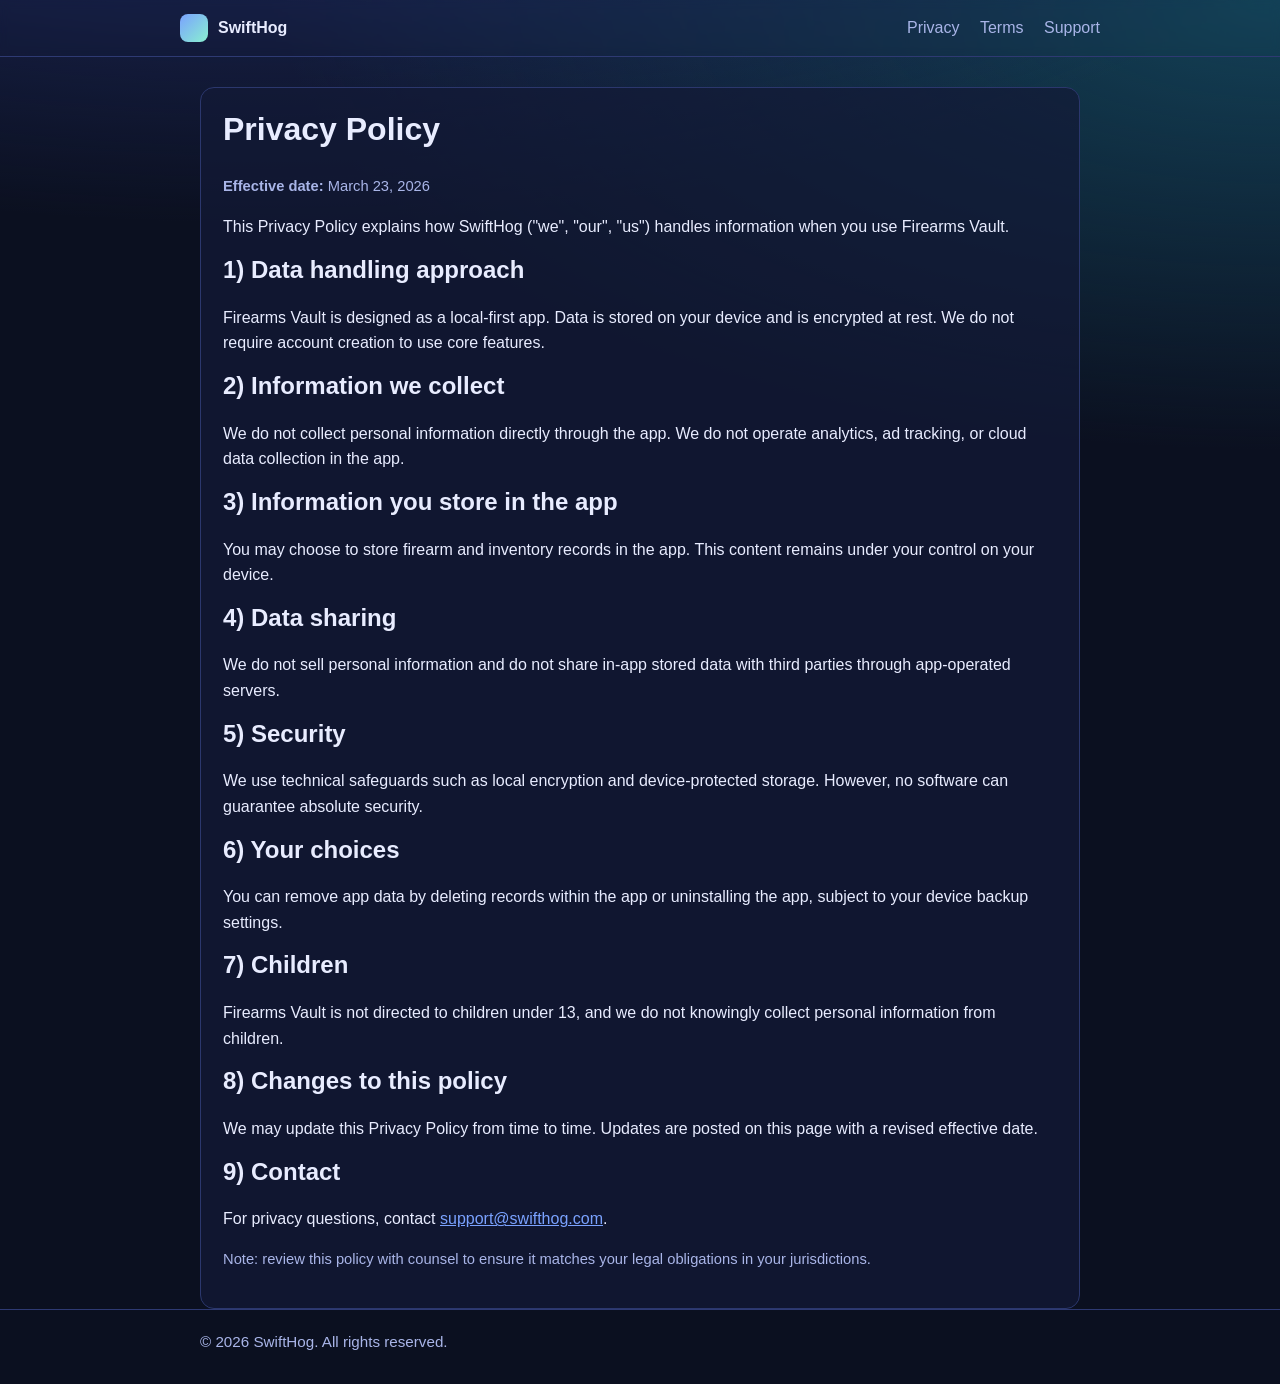
==== privacy/index.html @ f89284c2 "Add GitHub Pages site for app store compliance" ====
<!doctype html>
<html lang="en">
  <head>
    <meta charset="UTF-8" />
    <meta name="viewport" content="width=device-width, initial-scale=1.0" />
    <title>Privacy Policy | SwiftHog</title>
    <meta name="description" content="SwiftHog Privacy Policy for Firearms Vault." />
    <link rel="stylesheet" href="/styles.css" />
  </head>
  <body>
    <header>
      <div class="container topbar">
        <a class="brand" href="/">
          <span class="brand-badge" aria-hidden="true"></span>
          <span>SwiftHog</span>
        </a>
        <nav aria-label="Primary">
          <a href="/privacy/">Privacy</a>
          <a href="/terms/">Terms</a>
          <a href="/support/">Support</a>
        </nav>
      </div>
    </header>

    <main class="container">
      <section class="section">
        <h1>Privacy Policy</h1>
        <p class="small"><strong>Effective date:</strong> March 23, 2026</p>
        <p>
          This Privacy Policy explains how SwiftHog ("we", "our", "us") handles information when
          you use Firearms Vault.
        </p>

        <h2>1) Data handling approach</h2>
        <p>
          Firearms Vault is designed as a local-first app. Data is stored on your device and is
          encrypted at rest. We do not require account creation to use core features.
        </p>

        <h2>2) Information we collect</h2>
        <p>
          We do not collect personal information directly through the app. We do not operate
          analytics, ad tracking, or cloud data collection in the app.
        </p>

        <h2>3) Information you store in the app</h2>
        <p>
          You may choose to store firearm and inventory records in the app. This content remains
          under your control on your device.
        </p>

        <h2>4) Data sharing</h2>
        <p>
          We do not sell personal information and do not share in-app stored data with third
          parties through app-operated servers.
        </p>

        <h2>5) Security</h2>
        <p>
          We use technical safeguards such as local encryption and device-protected storage.
          However, no software can guarantee absolute security.
        </p>

        <h2>6) Your choices</h2>
        <p>
          You can remove app data by deleting records within the app or uninstalling the app,
          subject to your device backup settings.
        </p>

        <h2>7) Children</h2>
        <p>
          Firearms Vault is not directed to children under 13, and we do not knowingly collect
          personal information from children.
        </p>

        <h2>8) Changes to this policy</h2>
        <p>
          We may update this Privacy Policy from time to time. Updates are posted on this page with
          a revised effective date.
        </p>

        <h2>9) Contact</h2>
        <p>
          For privacy questions, contact
          <a href="mailto:support@swifthog.com">support@swifthog.com</a>.
        </p>

        <p class="small">
          Note: review this policy with counsel to ensure it matches your legal obligations in your
          jurisdictions.
        </p>
      </section>
    </main>

    <footer>
      <div class="container">
        <div>© <span id="year"></span> SwiftHog. All rights reserved.</div>
      </div>
    </footer>

    <script>
      document.getElementById("year").textContent = new Date().getFullYear();
    </script>
  </body>
</html>
---- styles.css ----
:root {
  --bg: #0b1020;
  --surface: #121936;
  --surface-2: #1a2550;
  --text: #e8ecff;
  --muted: #a9b5e8;
  --accent: #7aa2ff;
  --accent-2: #89f0d0;
  --maxw: 920px;
}

* {
  box-sizing: border-box;
}

html,
body {
  margin: 0;
  padding: 0;
  font-family: -apple-system, BlinkMacSystemFont, "Segoe UI", Roboto, Helvetica, Arial, sans-serif;
  line-height: 1.6;
  color: var(--text);
  background: radial-gradient(1200px 500px at 20% -20%, #22306f, transparent),
    radial-gradient(1000px 450px at 100% 0%, #134157, transparent), var(--bg);
}

a {
  color: var(--accent);
}

a:hover {
  opacity: 0.92;
}

.container {
  width: 100%;
  max-width: var(--maxw);
  margin: 0 auto;
  padding: 0 20px;
}

header {
  border-bottom: 1px solid #2e3a73;
  backdrop-filter: blur(4px);
}

.topbar {
  display: flex;
  align-items: center;
  justify-content: space-between;
  padding: 14px 0;
}

.brand {
  display: inline-flex;
  align-items: center;
  gap: 10px;
  font-weight: 700;
  text-decoration: none;
  color: var(--text);
}

.brand-badge {
  width: 28px;
  height: 28px;
  border-radius: 8px;
  background: linear-gradient(135deg, var(--accent), var(--accent-2));
}

nav a {
  margin-left: 16px;
  text-decoration: none;
  color: var(--muted);
}

main {
  padding: 38px 0 60px;
}

.hero {
  background: linear-gradient(180deg, rgba(26, 37, 80, 0.7), rgba(26, 37, 80, 0.4));
  border: 1px solid #324082;
  border-radius: 16px;
  padding: 28px;
}

h1,
h2,
h3 {
  line-height: 1.2;
  margin-top: 0;
}

h1 {
  font-size: 2rem;
}

.subtext {
  color: var(--muted);
  max-width: 700px;
}

.grid {
  display: grid;
  grid-template-columns: repeat(auto-fit, minmax(220px, 1fr));
  gap: 14px;
  margin-top: 20px;
}

.card {
  background: var(--surface);
  border: 1px solid #2d3a76;
  border-radius: 14px;
  padding: 16px;
}

.button-row {
  margin-top: 20px;
}

.button {
  display: inline-block;
  background: var(--accent);
  color: #0b1020;
  text-decoration: none;
  font-weight: 600;
  padding: 10px 16px;
  border-radius: 10px;
  margin-right: 10px;
}

.button.secondary {
  background: var(--surface-2);
  color: var(--text);
  border: 1px solid #3a4a90;
}

.section {
  margin-top: 30px;
  background: rgba(18, 25, 54, 0.72);
  border: 1px solid #2b376d;
  border-radius: 14px;
  padding: 22px;
}

footer {
  border-top: 1px solid #2e3a73;
  color: var(--muted);
  font-size: 0.95rem;
  padding: 20px 0 30px;
}

.small {
  font-size: 0.92rem;
  color: var(--muted);
}

code {
  background: #18224b;
  border: 1px solid #2d3a76;
  padding: 2px 6px;
  border-radius: 6px;
}
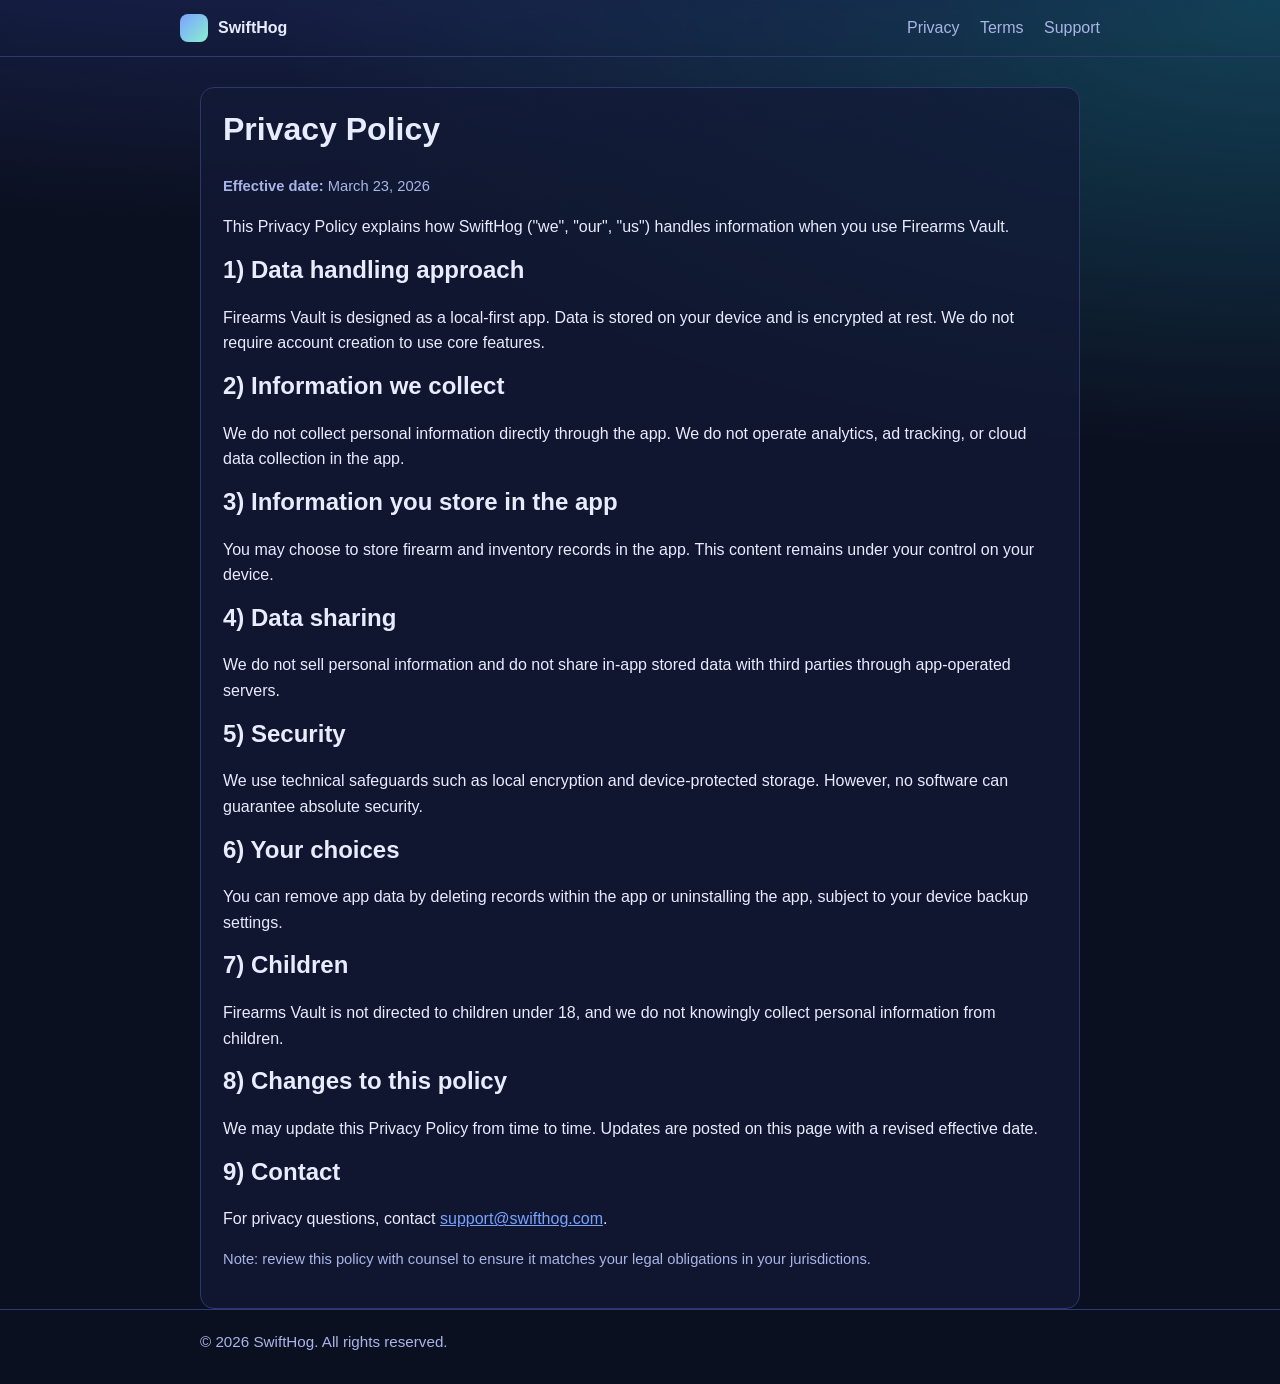
==== commit 008ebf60: "Update index.html" ====
--- a/privacy/index.html
+++ b/privacy/index.html
@@ -69,7 +69,7 @@
 
         <h2>7) Children</h2>
         <p>
-          Firearms Vault is not directed to children under 13, and we do not knowingly collect
+          Firearms Vault is not directed to children under 18, and we do not knowingly collect
           personal information from children.
         </p>
 
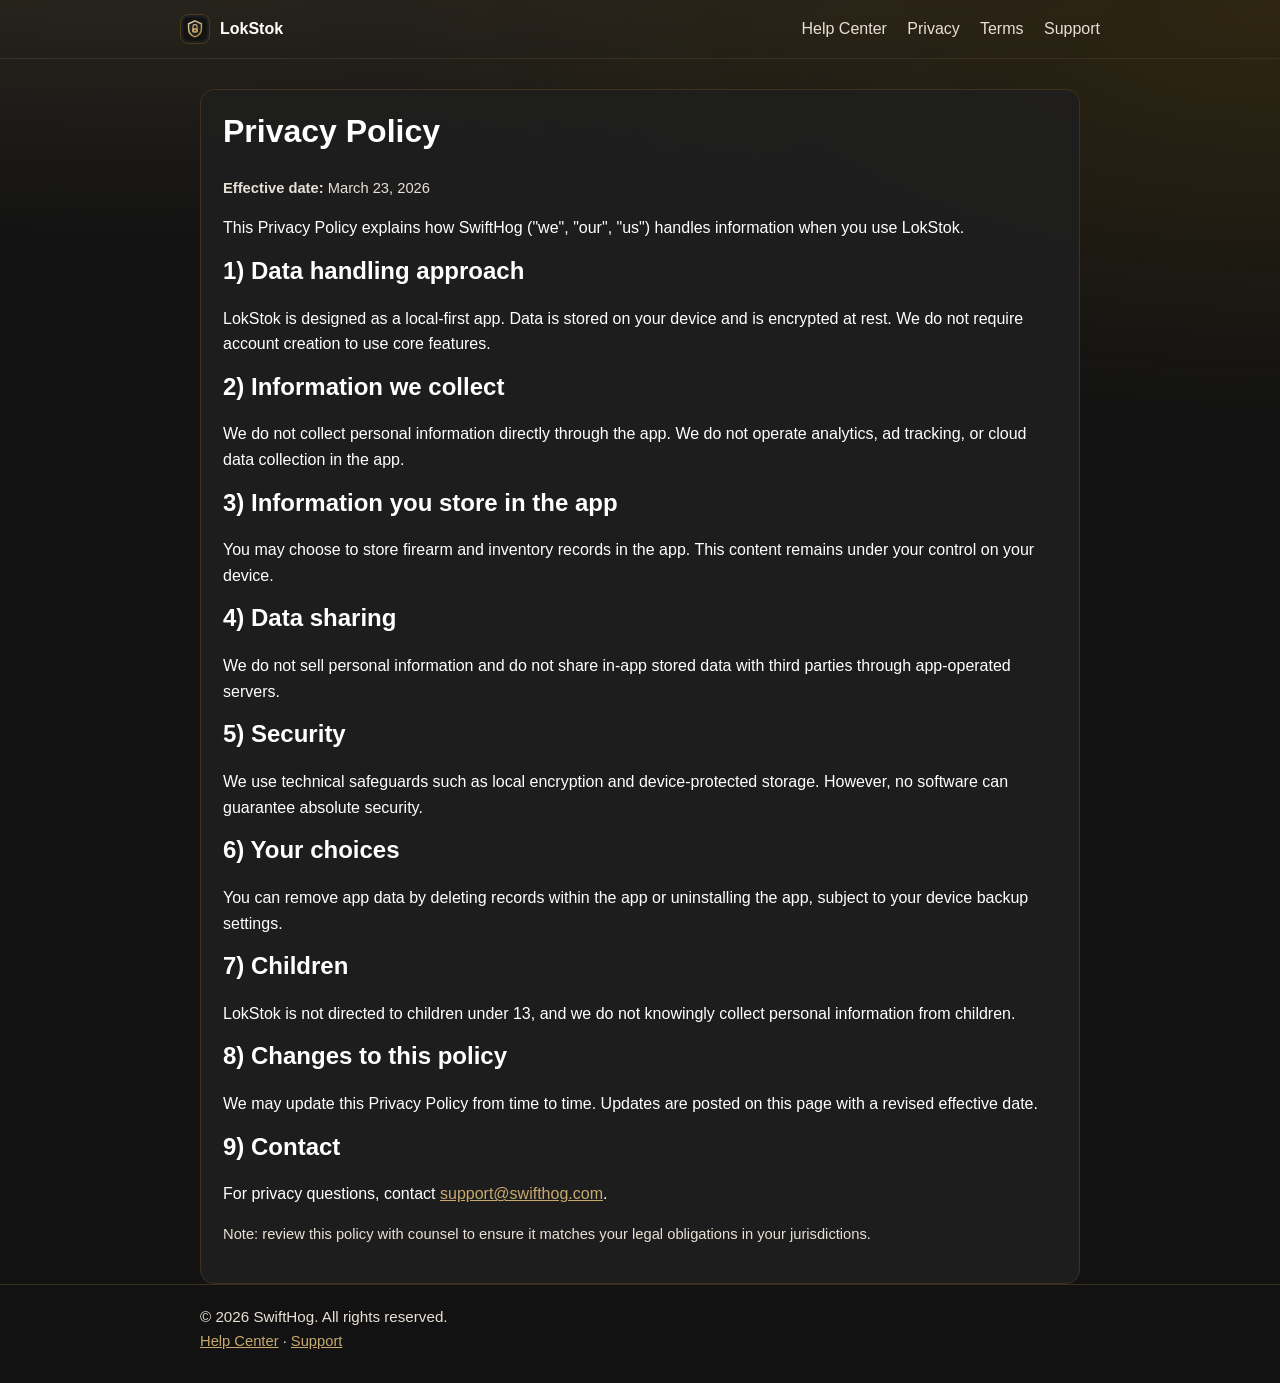
==== commit ecf9895d: "Add help center and refresh LokStok website copy/design" ====
--- a/privacy/index.html
+++ b/privacy/index.html
@@ -3,18 +3,20 @@
   <head>
     <meta charset="UTF-8" />
     <meta name="viewport" content="width=device-width, initial-scale=1.0" />
-    <title>Privacy Policy | SwiftHog</title>
-    <meta name="description" content="SwiftHog Privacy Policy for Firearms Vault." />
+    <meta name="robots" content="noindex" />
+    <title>Privacy Policy | LokStok</title>
+    <meta name="description" content="LokStok privacy policy for the local-only encrypted firearms vault app." />
     <link rel="stylesheet" href="/styles.css" />
   </head>
   <body>
     <header>
       <div class="container topbar">
         <a class="brand" href="/">
-          <span class="brand-badge" aria-hidden="true"></span>
-          <span>SwiftHog</span>
+          <img class="brand-badge" src="/assets/lokstok-logo.svg" alt="LokStok logo" />
+          <span>LokStok</span>
         </a>
         <nav aria-label="Primary">
+          <a href="/help-center/">Help Center</a>
           <a href="/privacy/">Privacy</a>
           <a href="/terms/">Terms</a>
           <a href="/support/">Support</a>
@@ -28,12 +30,12 @@
         <p class="small"><strong>Effective date:</strong> March 23, 2026</p>
         <p>
           This Privacy Policy explains how SwiftHog ("we", "our", "us") handles information when
-          you use Firearms Vault.
+          you use LokStok.
         </p>
 
         <h2>1) Data handling approach</h2>
         <p>
-          Firearms Vault is designed as a local-first app. Data is stored on your device and is
+          LokStok is designed as a local-first app. Data is stored on your device and is
           encrypted at rest. We do not require account creation to use core features.
         </p>
 
@@ -69,7 +71,7 @@
 
         <h2>7) Children</h2>
         <p>
-          Firearms Vault is not directed to children under 18, and we do not knowingly collect
+          LokStok is not directed to children under 13, and we do not knowingly collect
           personal information from children.
         </p>
 
@@ -95,6 +97,7 @@
     <footer>
       <div class="container">
         <div>© <span id="year"></span> SwiftHog. All rights reserved.</div>
+        <div class="small"><a href="/help-center/">Help Center</a> · <a href="/support/">Support</a></div>
       </div>
     </footer>
 
--- a/styles.css
+++ b/styles.css
@@ -1,11 +1,11 @@
 :root {
-  --bg: #0b1020;
-  --surface: #121936;
-  --surface-2: #1a2550;
-  --text: #e8ecff;
-  --muted: #a9b5e8;
-  --accent: #7aa2ff;
-  --accent-2: #89f0d0;
+  --bg: #121212;
+  --surface: #1e1e1e;
+  --surface-2: #242424;
+  --text: #ffffff;
+  --muted: #e8e0d4;
+  --accent: #c8a96e;
+  --accent-2: #8b6914;
   --maxw: 920px;
 }
 
@@ -20,8 +20,8 @@
   font-family: -apple-system, BlinkMacSystemFont, "Segoe UI", Roboto, Helvetica, Arial, sans-serif;
   line-height: 1.6;
   color: var(--text);
-  background: radial-gradient(1200px 500px at 20% -20%, #22306f, transparent),
-    radial-gradient(1000px 450px at 100% 0%, #134157, transparent), var(--bg);
+  background: radial-gradient(1200px 520px at 10% -20%, rgba(200, 169, 110, 0.25), transparent),
+    radial-gradient(900px 420px at 100% 0, rgba(139, 105, 20, 0.24), transparent), var(--bg);
 }
 
 a {
@@ -40,7 +40,7 @@
 }
 
 header {
-  border-bottom: 1px solid #2e3a73;
+  border-bottom: 1px solid #3a3122;
   backdrop-filter: blur(4px);
 }
 
@@ -61,10 +61,12 @@
 }
 
 .brand-badge {
-  width: 28px;
-  height: 28px;
+  width: 30px;
+  height: 30px;
+  display: block;
   border-radius: 8px;
-  background: linear-gradient(135deg, var(--accent), var(--accent-2));
+  border: 1px solid #4b3b1c;
+  background: #1e1e1e;
 }
 
 nav a {
@@ -73,13 +75,17 @@
   color: var(--muted);
 }
 
+nav a:hover {
+  color: var(--accent);
+}
+
 main {
   padding: 38px 0 60px;
 }
 
 .hero {
-  background: linear-gradient(180deg, rgba(26, 37, 80, 0.7), rgba(26, 37, 80, 0.4));
-  border: 1px solid #324082;
+  background: linear-gradient(180deg, rgba(30, 30, 30, 0.95), rgba(30, 30, 30, 0.78));
+  border: 1px solid #4b3b1c;
   border-radius: 16px;
   padding: 28px;
 }
@@ -91,6 +97,10 @@
   margin-top: 0;
 }
 
+p {
+  margin-top: 0;
+}
+
 h1 {
   font-size: 2rem;
 }
@@ -109,19 +119,23 @@
 
 .card {
   background: var(--surface);
-  border: 1px solid #2d3a76;
+  border: 1px solid #3f3524;
   border-radius: 14px;
   padding: 16px;
 }
 
+.card p {
+  margin-bottom: 0;
+}
+
 .button-row {
   margin-top: 20px;
 }
 
 .button {
   display: inline-block;
-  background: var(--accent);
-  color: #0b1020;
+  background: linear-gradient(135deg, var(--accent), var(--accent-2));
+  color: #121212;
   text-decoration: none;
   font-weight: 600;
   padding: 10px 16px;
@@ -132,19 +146,19 @@
 .button.secondary {
   background: var(--surface-2);
   color: var(--text);
-  border: 1px solid #3a4a90;
+  border: 1px solid #4d3e24;
 }
 
 .section {
   margin-top: 30px;
-  background: rgba(18, 25, 54, 0.72);
-  border: 1px solid #2b376d;
+  background: rgba(30, 30, 30, 0.9);
+  border: 1px solid #3d321f;
   border-radius: 14px;
   padding: 22px;
 }
 
 footer {
-  border-top: 1px solid #2e3a73;
+  border-top: 1px solid #3a3122;
   color: var(--muted);
   font-size: 0.95rem;
   padding: 20px 0 30px;
@@ -155,9 +169,35 @@
   color: var(--muted);
 }
 
+ul,
+ol {
+  margin: 0;
+  padding-left: 22px;
+}
+
+li + li {
+  margin-top: 6px;
+}
+
 code {
-  background: #18224b;
-  border: 1px solid #2d3a76;
+  background: #26211a;
+  border: 1px solid #4b3b1c;
   padding: 2px 6px;
   border-radius: 6px;
 }
+
+@media (max-width: 720px) {
+  .topbar {
+    flex-wrap: wrap;
+    gap: 8px;
+  }
+
+  nav {
+    width: 100%;
+  }
+
+  nav a {
+    margin-left: 0;
+    margin-right: 14px;
+  }
+}
